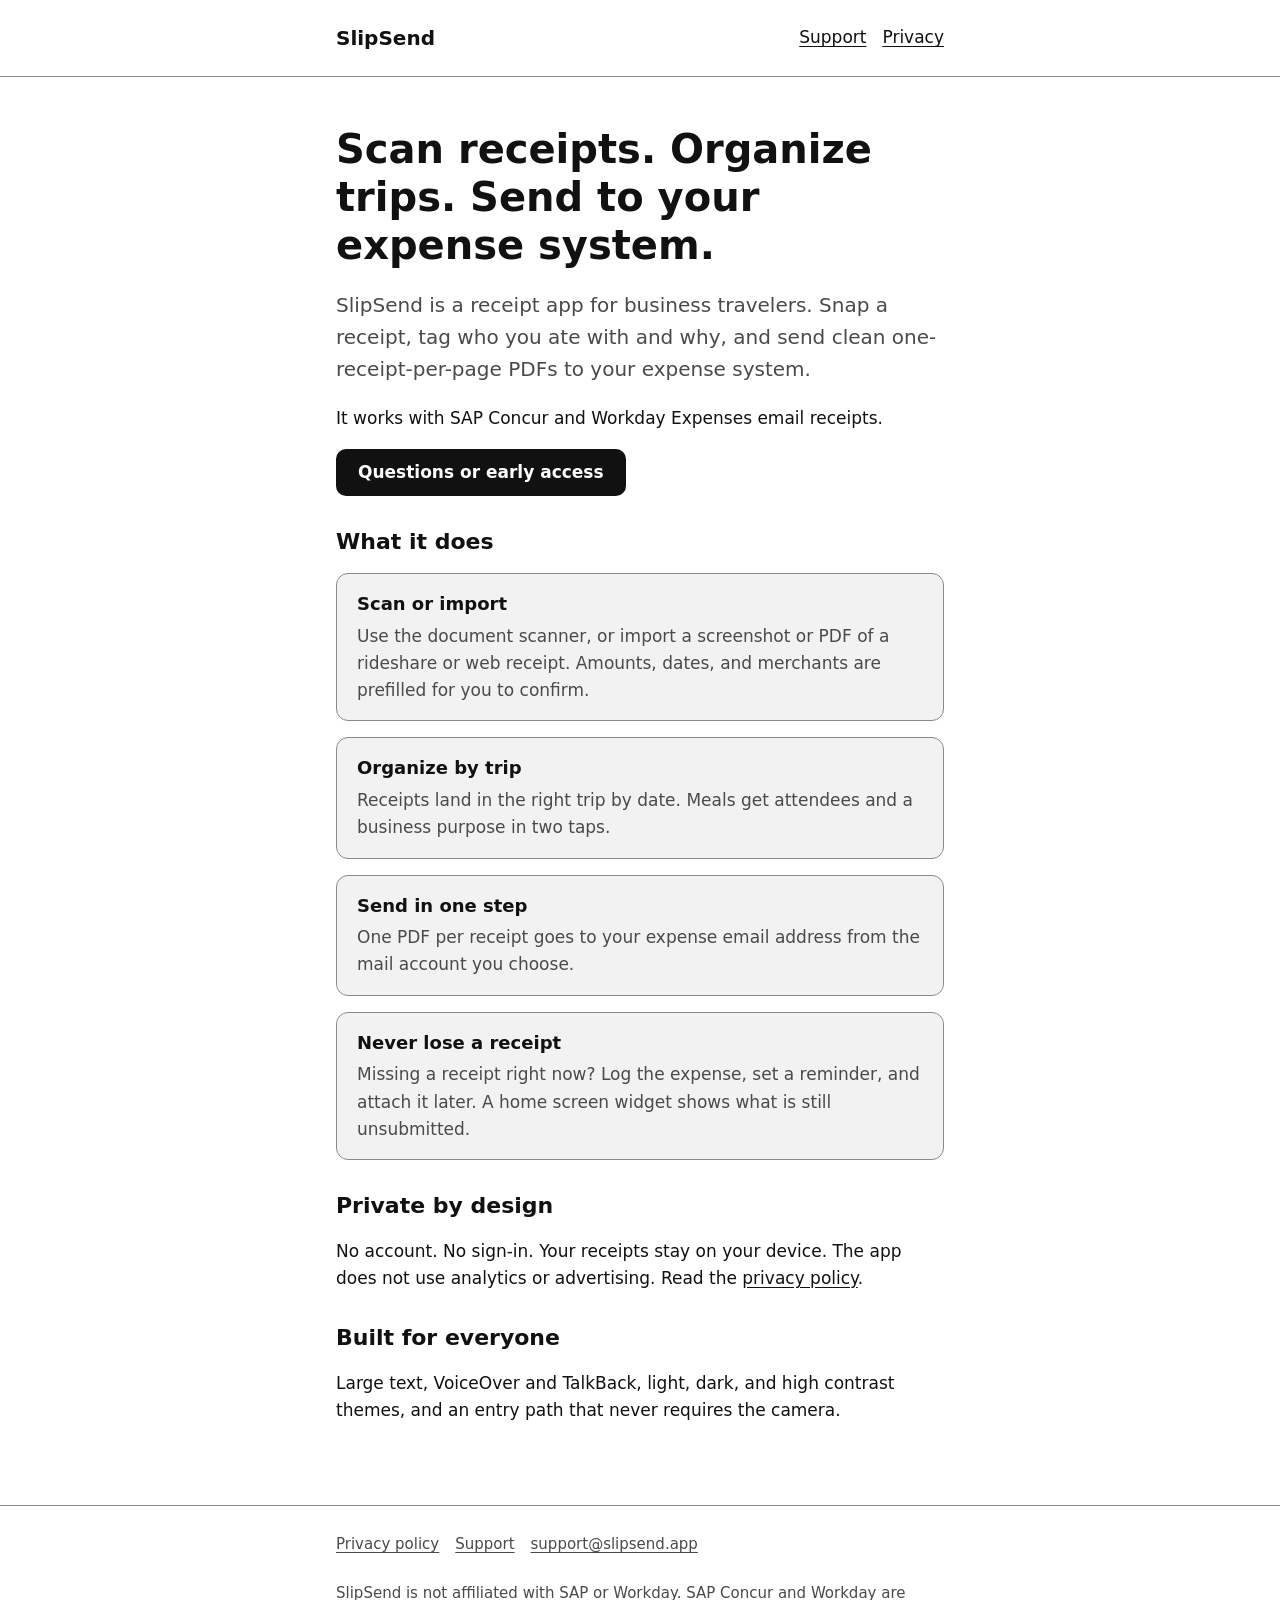
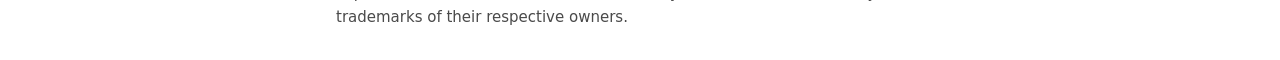
==== index.html @ a0feac28 "Add SlipSend marketing site: home, privacy, support, Pages deploy Co-Authored-By: Claude Sonnet 5.5 " ====
<!doctype html>
<html lang="en">
<head>
<meta charset="utf-8">
<meta name="viewport" content="width=device-width, initial-scale=1">
<title>SlipSend: Business Travel Receipts</title>
<meta name="description" content="Scan receipts. Organize trips. Send to your expense system. Works with SAP Concur and Workday Expenses email receipts.">
<meta name="color-scheme" content="light dark">
<link rel="canonical" href="https://slipsend.app/">
<link rel="stylesheet" href="/styles.css">
</head>
<body>
<a class="skip" href="#main">Skip to content</a>
<header class="site"><div class="wrap">
<a class="brand" href="/">SlipSend</a>
<nav aria-label="Main"><ul>
<li><a href="/support">Support</a></li>
<li><a href="/privacy">Privacy</a></li>
</ul></nav>
</div></header>
<main id="main" class="wrap">
<h1>Scan receipts. Organize trips. Send to your expense system.</h1>
<p class="lede">SlipSend is a receipt app for business travelers. Snap a receipt, tag who you ate with and why, and send clean one-receipt-per-page PDFs to your expense system.</p>
<p>It works with SAP Concur and Workday Expenses email receipts.</p>
<p><a class="btn" href="/support">Questions or early access</a></p>
<h2>What it does</h2>
<div class="card"><h3>Scan or import</h3><p>Use the document scanner, or import a screenshot or PDF of a rideshare or web receipt. Amounts, dates, and merchants are prefilled for you to confirm.</p></div>
<div class="card"><h3>Organize by trip</h3><p>Receipts land in the right trip by date. Meals get attendees and a business purpose in two taps.</p></div>
<div class="card"><h3>Send in one step</h3><p>One PDF per receipt goes to your expense email address from the mail account you choose.</p></div>
<div class="card"><h3>Never lose a receipt</h3><p>Missing a receipt right now? Log the expense, set a reminder, and attach it later. A home screen widget shows what is still unsubmitted.</p></div>
<h2>Private by design</h2>
<p>No account. No sign-in. Your receipts stay on your device. The app does not use analytics or advertising. Read the <a href="/privacy">privacy policy</a>.</p>
<h2>Built for everyone</h2>
<p>Large text, VoiceOver and TalkBack, light, dark, and high contrast themes, and an entry path that never requires the camera.</p>
</main>
<footer><div class="wrap">
<ul><li><a href="/privacy">Privacy policy</a></li><li><a href="/support">Support</a></li><li><a href="mailto:support@slipsend.app">support@slipsend.app</a></li></ul>
<p>SlipSend is not affiliated with SAP or Workday. SAP Concur and Workday are trademarks of their respective owners.</p>
</div></footer>
</body>
</html>
---- styles.css ----
:root {
  --bg: #ffffff;
  --surface: #f2f2f2;
  --text: #111111;
  --text-secondary: #4a4a4a;
  --border: #8a8a8a;
  --primary-bg: #111111;
  --primary-text: #ffffff;
  --focus: #000000;
}
@media (prefers-color-scheme: dark) {
  :root {
    --bg: #0f0f0f;
    --surface: #1c1c1c;
    --text: #f5f5f5;
    --text-secondary: #b8b8b8;
    --border: #7a7a7a;
    --primary-bg: #f5f5f5;
    --primary-text: #111111;
    --focus: #ffffff;
  }
}
@media (prefers-contrast: more) {
  :root { --text-secondary: var(--text); --border: var(--text); --surface: var(--bg); }
}
* { box-sizing: border-box; }
html { font-size: 100%; -webkit-text-size-adjust: 100%; }
body {
  margin: 0;
  background: var(--bg);
  color: var(--text);
  font: 1.0625rem/1.6 system-ui, -apple-system, "Segoe UI", Roboto, sans-serif;
}
.wrap { max-width: 40rem; margin: 0 auto; padding: 1rem; }
header.site { border-bottom: 1px solid var(--border); }
header.site .wrap { display: flex; flex-wrap: wrap; align-items: center; justify-content: space-between; gap: .5rem 1.5rem; }
.brand { font-weight: 700; font-size: 1.25rem; color: var(--text); text-decoration: none; }
nav ul { list-style: none; display: flex; gap: .25rem 1rem; margin: 0; padding: 0; flex-wrap: wrap; }
a { color: var(--text); text-underline-offset: .2em; }
a, .btn { min-height: 2.75rem; }
nav a, .brand, footer a { display: inline-flex; align-items: center; }
a:focus-visible, .btn:focus-visible, summary:focus-visible { outline: 3px solid var(--focus); outline-offset: 3px; }
h1 { font-size: clamp(1.75rem, 5vw, 2.5rem); line-height: 1.2; margin: 2rem 0 1rem; }
h2 { font-size: 1.375rem; line-height: 1.3; margin: 2rem 0 .5rem; }
p, li { max-width: 65ch; }
.lede { font-size: 1.25rem; color: var(--text-secondary); }
.btn {
  display: inline-flex; align-items: center; justify-content: center;
  padding: .5rem 1.25rem; border-radius: .625rem; font-weight: 600; text-decoration: none;
  background: var(--primary-bg); color: var(--primary-text); border: 2px solid var(--primary-bg);
}
.card { background: var(--surface); border: 1px solid var(--border); border-radius: .75rem; padding: 1rem 1.25rem; margin: 1rem 0; }
.card h3 { margin: 0 0 .25rem; font-size: 1.125rem; }
.card p { margin: 0; color: var(--text-secondary); }
ul.plain { padding-left: 1.25rem; }
footer { border-top: 1px solid var(--border); margin-top: 3rem; color: var(--text-secondary); font-size: .9375rem; }
footer ul { list-style: none; display: flex; flex-wrap: wrap; gap: .25rem 1rem; padding: 0; margin: 0 0 .5rem; }
footer a { color: var(--text-secondary); }
details { border: 1px solid var(--border); border-radius: .625rem; padding: 0 1rem; margin: .75rem 0; }
summary { cursor: pointer; font-weight: 600; padding: .75rem 0; min-height: 2.75rem; }
.skip { position: absolute; left: -999px; top: 0; background: var(--primary-bg); color: var(--primary-text); padding: .75rem 1rem; z-index: 10; }
.skip:focus { left: 0; }
@media (prefers-reduced-motion: no-preference) { html { scroll-behavior: smooth; } }
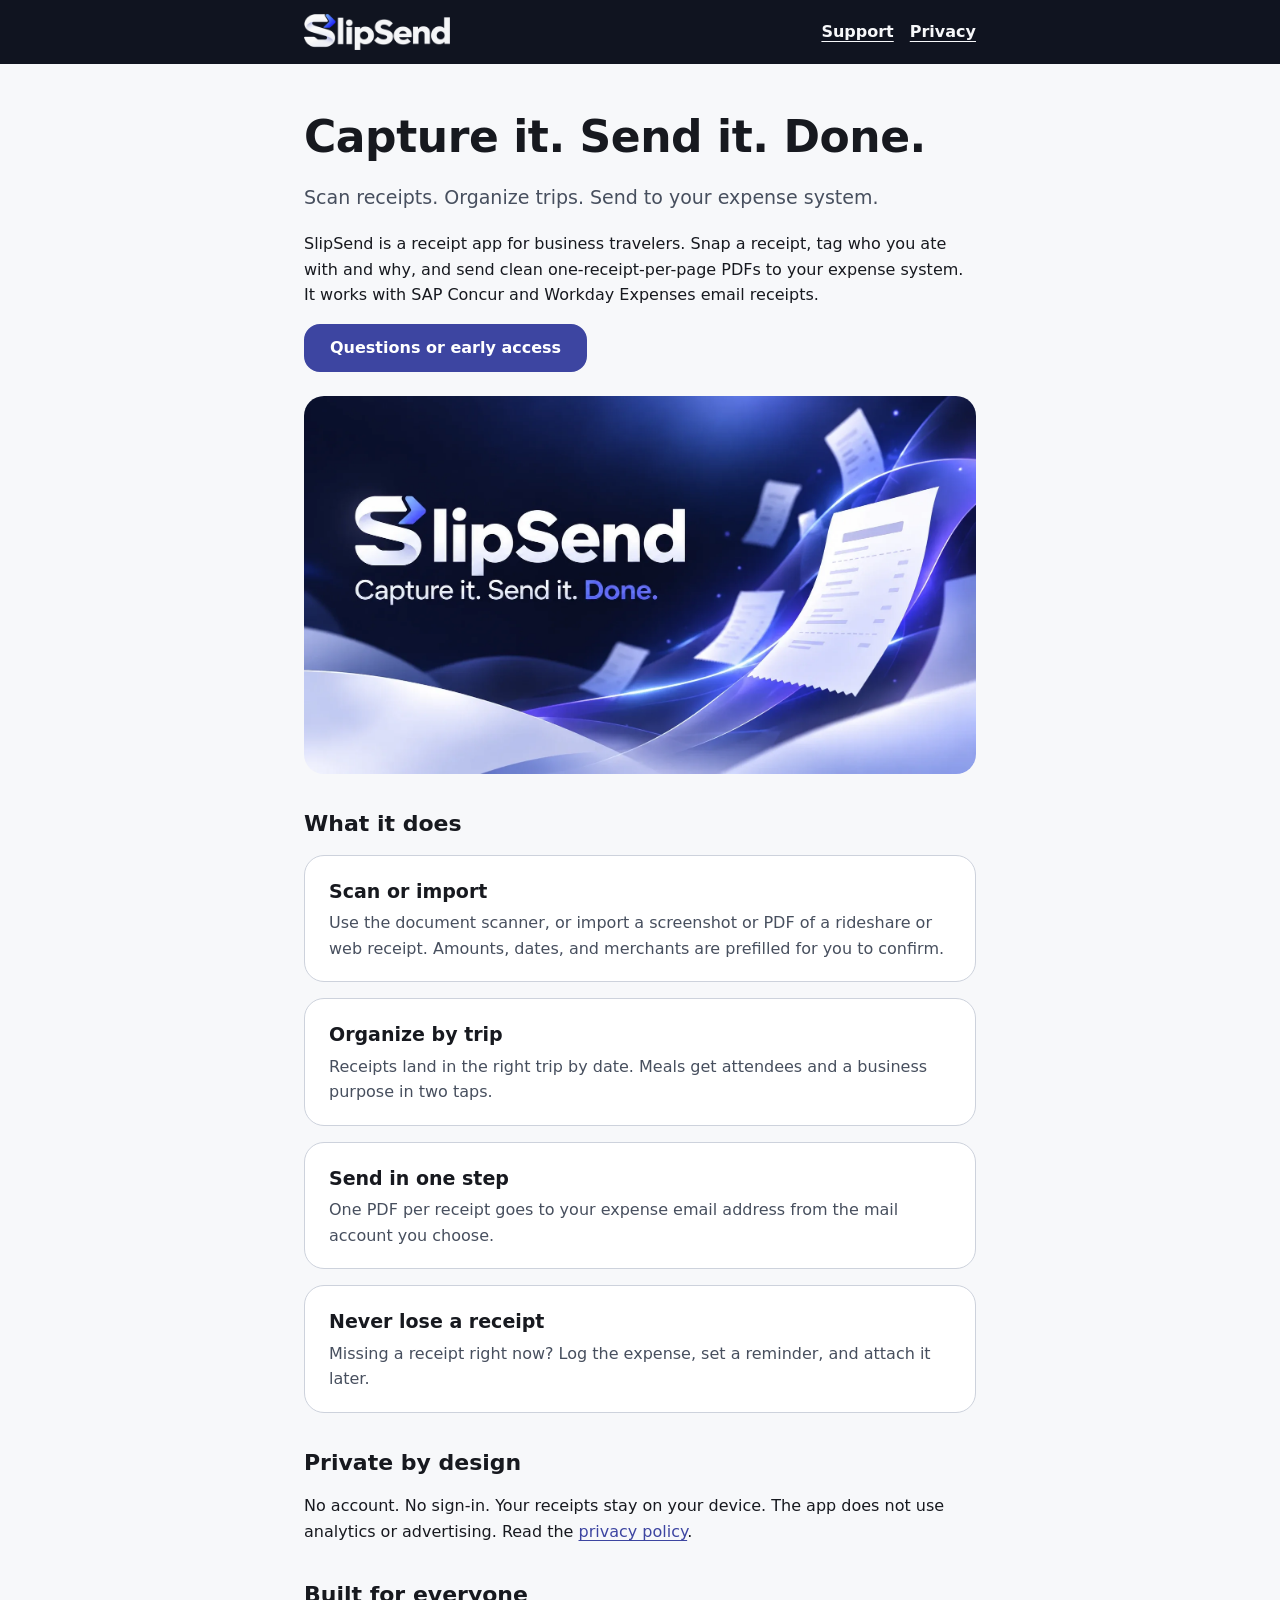
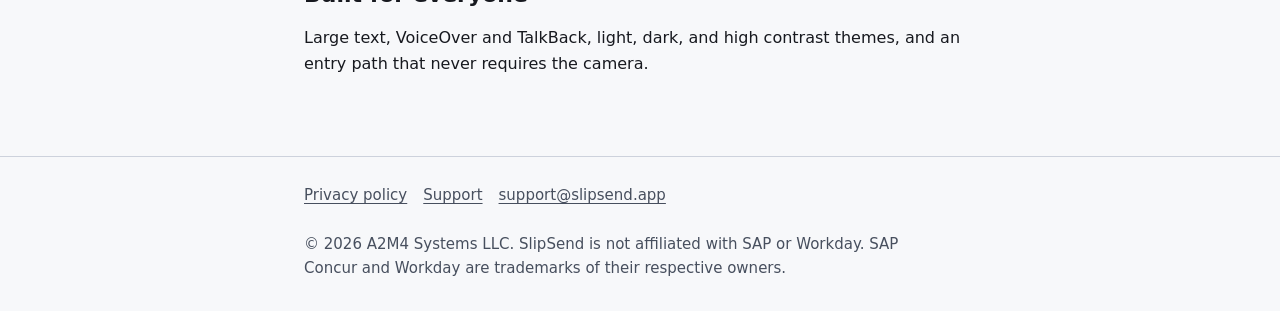
==== commit f5592248: "Site: supplied logo, favicon set, Open Graph image, hero; palette and header band match the app; new" ====
--- a/index.html
+++ b/index.html
@@ -3,31 +3,46 @@
 <head>
 <meta charset="utf-8">
 <meta name="viewport" content="width=device-width, initial-scale=1">
-<title>SlipSend: Business Travel Receipts</title>
+<title>SlipSend: Capture it. Send it. Done.</title>
 <meta name="description" content="Scan receipts. Organize trips. Send to your expense system. Works with SAP Concur and Workday Expenses email receipts.">
 <meta name="color-scheme" content="light dark">
+<meta name="theme-color" content="#101420">
 <link rel="canonical" href="https://slipsend.app/">
+<link rel="icon" href="/assets/favicon.ico" sizes="48x48">
+<link rel="icon" href="/assets/icon-32.png" type="image/png" sizes="32x32">
+<link rel="apple-touch-icon" href="/assets/icon-180.png">
+<meta property="og:type" content="website">
+<meta property="og:site_name" content="SlipSend">
+<meta property="og:title" content="SlipSend: Capture it. Send it. Done.">
+<meta property="og:description" content="Scan receipts. Organize trips. Send to your expense system. Works with SAP Concur and Workday Expenses email receipts.">
+<meta property="og:url" content="https://slipsend.app/">
+<meta property="og:image" content="https://slipsend.app/assets/og-image.jpg">
+<meta property="og:image:width" content="1200">
+<meta property="og:image:height" content="630">
+<meta property="og:image:alt" content="SlipSend: Capture it. Send it. Done.">
+<meta name="twitter:card" content="summary_large_image">
 <link rel="stylesheet" href="/styles.css">
 </head>
 <body>
 <a class="skip" href="#main">Skip to content</a>
 <header class="site"><div class="wrap">
-<a class="brand" href="/">SlipSend</a>
+<a class="brand" href="/" aria-label="SlipSend, home"><img src="/assets/wordmark-on-dark.png" width="356" height="88" alt="SlipSend"></a>
 <nav aria-label="Main"><ul>
 <li><a href="/support">Support</a></li>
 <li><a href="/privacy">Privacy</a></li>
 </ul></nav>
 </div></header>
 <main id="main" class="wrap">
-<h1>Scan receipts. Organize trips. Send to your expense system.</h1>
-<p class="lede">SlipSend is a receipt app for business travelers. Snap a receipt, tag who you ate with and why, and send clean one-receipt-per-page PDFs to your expense system.</p>
-<p>It works with SAP Concur and Workday Expenses email receipts.</p>
+<h1>Capture it. Send it. Done.</h1>
+<p class="lede">Scan receipts. Organize trips. Send to your expense system.</p>
+<p>SlipSend is a receipt app for business travelers. Snap a receipt, tag who you ate with and why, and send clean one-receipt-per-page PDFs to your expense system. It works with SAP Concur and Workday Expenses email receipts.</p>
 <p><a class="btn" href="/support">Questions or early access</a></p>
+<img class="hero" src="/assets/hero.webp" width="1672" height="941" alt="" decoding="async">
 <h2>What it does</h2>
 <div class="card"><h3>Scan or import</h3><p>Use the document scanner, or import a screenshot or PDF of a rideshare or web receipt. Amounts, dates, and merchants are prefilled for you to confirm.</p></div>
 <div class="card"><h3>Organize by trip</h3><p>Receipts land in the right trip by date. Meals get attendees and a business purpose in two taps.</p></div>
 <div class="card"><h3>Send in one step</h3><p>One PDF per receipt goes to your expense email address from the mail account you choose.</p></div>
-<div class="card"><h3>Never lose a receipt</h3><p>Missing a receipt right now? Log the expense, set a reminder, and attach it later. A home screen widget shows what is still unsubmitted.</p></div>
+<div class="card"><h3>Never lose a receipt</h3><p>Missing a receipt right now? Log the expense, set a reminder, and attach it later.</p></div>
 <h2>Private by design</h2>
 <p>No account. No sign-in. Your receipts stay on your device. The app does not use analytics or advertising. Read the <a href="/privacy">privacy policy</a>.</p>
 <h2>Built for everyone</h2>
@@ -35,7 +50,7 @@
 </main>
 <footer><div class="wrap">
 <ul><li><a href="/privacy">Privacy policy</a></li><li><a href="/support">Support</a></li><li><a href="mailto:support@slipsend.app">support@slipsend.app</a></li></ul>
-<p>SlipSend is not affiliated with SAP or Workday. SAP Concur and Workday are trademarks of their respective owners.</p>
+<p>&copy; 2026 A2M4 Systems LLC. SlipSend is not affiliated with SAP or Workday. SAP Concur and Workday are trademarks of their respective owners.</p>
 </div></footer>
 </body>
 </html>
--- a/styles.css
+++ b/styles.css
@@ -1,27 +1,35 @@
 :root {
-  --bg: #ffffff;
-  --surface: #f2f2f2;
-  --text: #111111;
-  --text-secondary: #4a4a4a;
-  --border: #8a8a8a;
-  --primary-bg: #111111;
-  --primary-text: #ffffff;
-  --focus: #000000;
+  --bg: #f7f8fa;
+  --surface: #ffffff;
+  --surface-2: #eff1f5;
+  --text: #17191f;
+  --text-secondary: #474f5e;
+  --accent: #3d45a1;
+  --accent-bg: #ecefff;
+  --on-accent: #ffffff;
+  --border: #cdd2dc;
+  --control-border: #80899d;
+  --focus: #3d45a1;
+  --band: #101420;
+  --band-text: #f7f8fa;
 }
 @media (prefers-color-scheme: dark) {
   :root {
-    --bg: #0f0f0f;
-    --surface: #1c1c1c;
-    --text: #f5f5f5;
-    --text-secondary: #b8b8b8;
-    --border: #7a7a7a;
-    --primary-bg: #f5f5f5;
-    --primary-text: #111111;
-    --focus: #ffffff;
+    --bg: #101217;
+    --surface: #1b1e25;
+    --surface-2: #252933;
+    --text: #f7f8fa;
+    --text-secondary: #b6becc;
+    --accent: #b1b9ff;
+    --accent-bg: #292e47;
+    --on-accent: #101217;
+    --border: #454b59;
+    --control-border: #6f778a;
+    --focus: #b1b9ff;
   }
 }
 @media (prefers-contrast: more) {
-  :root { --text-secondary: var(--text); --border: var(--text); --surface: var(--bg); }
+  :root { --text-secondary: var(--text); --border: var(--text); --control-border: var(--text); --surface: var(--bg); --surface-2: var(--bg); }
 }
 * { box-sizing: border-box; }
 html { font-size: 100%; -webkit-text-size-adjust: 100%; }
@@ -29,35 +37,38 @@
   margin: 0;
   background: var(--bg);
   color: var(--text);
-  font: 1.0625rem/1.6 system-ui, -apple-system, "Segoe UI", Roboto, sans-serif;
+  font: 1rem/1.6 system-ui, -apple-system, "Segoe UI", Roboto, sans-serif;
 }
-.wrap { max-width: 40rem; margin: 0 auto; padding: 1rem; }
-header.site { border-bottom: 1px solid var(--border); }
-header.site .wrap { display: flex; flex-wrap: wrap; align-items: center; justify-content: space-between; gap: .5rem 1.5rem; }
-.brand { font-weight: 700; font-size: 1.25rem; color: var(--text); text-decoration: none; }
+.wrap { max-width: 44rem; margin: 0 auto; padding: 1rem; }
+header.site { background: var(--band); }
+header.site .wrap { display: flex; flex-wrap: wrap; align-items: center; justify-content: space-between; gap: .25rem 1.5rem; padding-top: .5rem; padding-bottom: .5rem; }
+.brand { display: inline-flex; align-items: center; min-height: 3rem; }
+.brand img { height: 2.25rem; width: auto; display: block; }
 nav ul { list-style: none; display: flex; gap: .25rem 1rem; margin: 0; padding: 0; flex-wrap: wrap; }
-a { color: var(--text); text-underline-offset: .2em; }
-a, .btn { min-height: 2.75rem; }
-nav a, .brand, footer a { display: inline-flex; align-items: center; }
+nav a { display: inline-flex; align-items: center; min-height: 3rem; color: var(--band-text); text-underline-offset: .25em; font-weight: 600; }
+a { color: var(--accent); text-underline-offset: .2em; }
 a:focus-visible, .btn:focus-visible, summary:focus-visible { outline: 3px solid var(--focus); outline-offset: 3px; }
-h1 { font-size: clamp(1.75rem, 5vw, 2.5rem); line-height: 1.2; margin: 2rem 0 1rem; }
-h2 { font-size: 1.375rem; line-height: 1.3; margin: 2rem 0 .5rem; }
+header.site a:focus-visible { outline-color: #b1b9ff; }
+h1 { font-size: clamp(1.9rem, 5.5vw, 2.75rem); line-height: 1.15; margin: 2rem 0 1rem; letter-spacing: -0.01em; }
+h2 { font-size: 1.375rem; line-height: 1.3; margin: 2.25rem 0 .5rem; }
 p, li { max-width: 65ch; }
-.lede { font-size: 1.25rem; color: var(--text-secondary); }
+.lede { font-size: 1.1875rem; color: var(--text-secondary); }
+.hero { display: block; width: 100%; height: auto; border-radius: 20px; margin: 1.5rem 0 0; }
 .btn {
-  display: inline-flex; align-items: center; justify-content: center;
-  padding: .5rem 1.25rem; border-radius: .625rem; font-weight: 600; text-decoration: none;
-  background: var(--primary-bg); color: var(--primary-text); border: 2px solid var(--primary-bg);
+  display: inline-flex; align-items: center; justify-content: center; gap: .5rem;
+  min-height: 3rem; padding: .5rem 1.5rem; border-radius: 16px; font-weight: 600; text-decoration: none;
+  background: var(--accent); color: var(--on-accent); border: 2px solid var(--accent);
 }
-.card { background: var(--surface); border: 1px solid var(--border); border-radius: .75rem; padding: 1rem 1.25rem; margin: 1rem 0; }
-.card h3 { margin: 0 0 .25rem; font-size: 1.125rem; }
+.btn:hover { filter: brightness(1.06); }
+.card { background: var(--surface); border: 1px solid var(--border); border-radius: 20px; padding: 1.25rem 1.5rem; margin: 1rem 0; }
+.card h3 { margin: 0 0 .25rem; font-size: 1.1875rem; }
 .card p { margin: 0; color: var(--text-secondary); }
 ul.plain { padding-left: 1.25rem; }
 footer { border-top: 1px solid var(--border); margin-top: 3rem; color: var(--text-secondary); font-size: .9375rem; }
 footer ul { list-style: none; display: flex; flex-wrap: wrap; gap: .25rem 1rem; padding: 0; margin: 0 0 .5rem; }
-footer a { color: var(--text-secondary); }
-details { border: 1px solid var(--border); border-radius: .625rem; padding: 0 1rem; margin: .75rem 0; }
-summary { cursor: pointer; font-weight: 600; padding: .75rem 0; min-height: 2.75rem; }
-.skip { position: absolute; left: -999px; top: 0; background: var(--primary-bg); color: var(--primary-text); padding: .75rem 1rem; z-index: 10; }
+footer a { color: var(--text-secondary); display: inline-flex; align-items: center; min-height: 2.75rem; }
+details { background: var(--surface); border: 1px solid var(--control-border); border-radius: 16px; padding: 0 1.25rem; margin: .75rem 0; }
+summary { cursor: pointer; font-weight: 600; padding: .75rem 0; min-height: 3rem; }
+.skip { position: absolute; left: -999px; top: 0; background: var(--accent); color: var(--on-accent); padding: .75rem 1rem; z-index: 10; }
 .skip:focus { left: 0; }
 @media (prefers-reduced-motion: no-preference) { html { scroll-behavior: smooth; } }
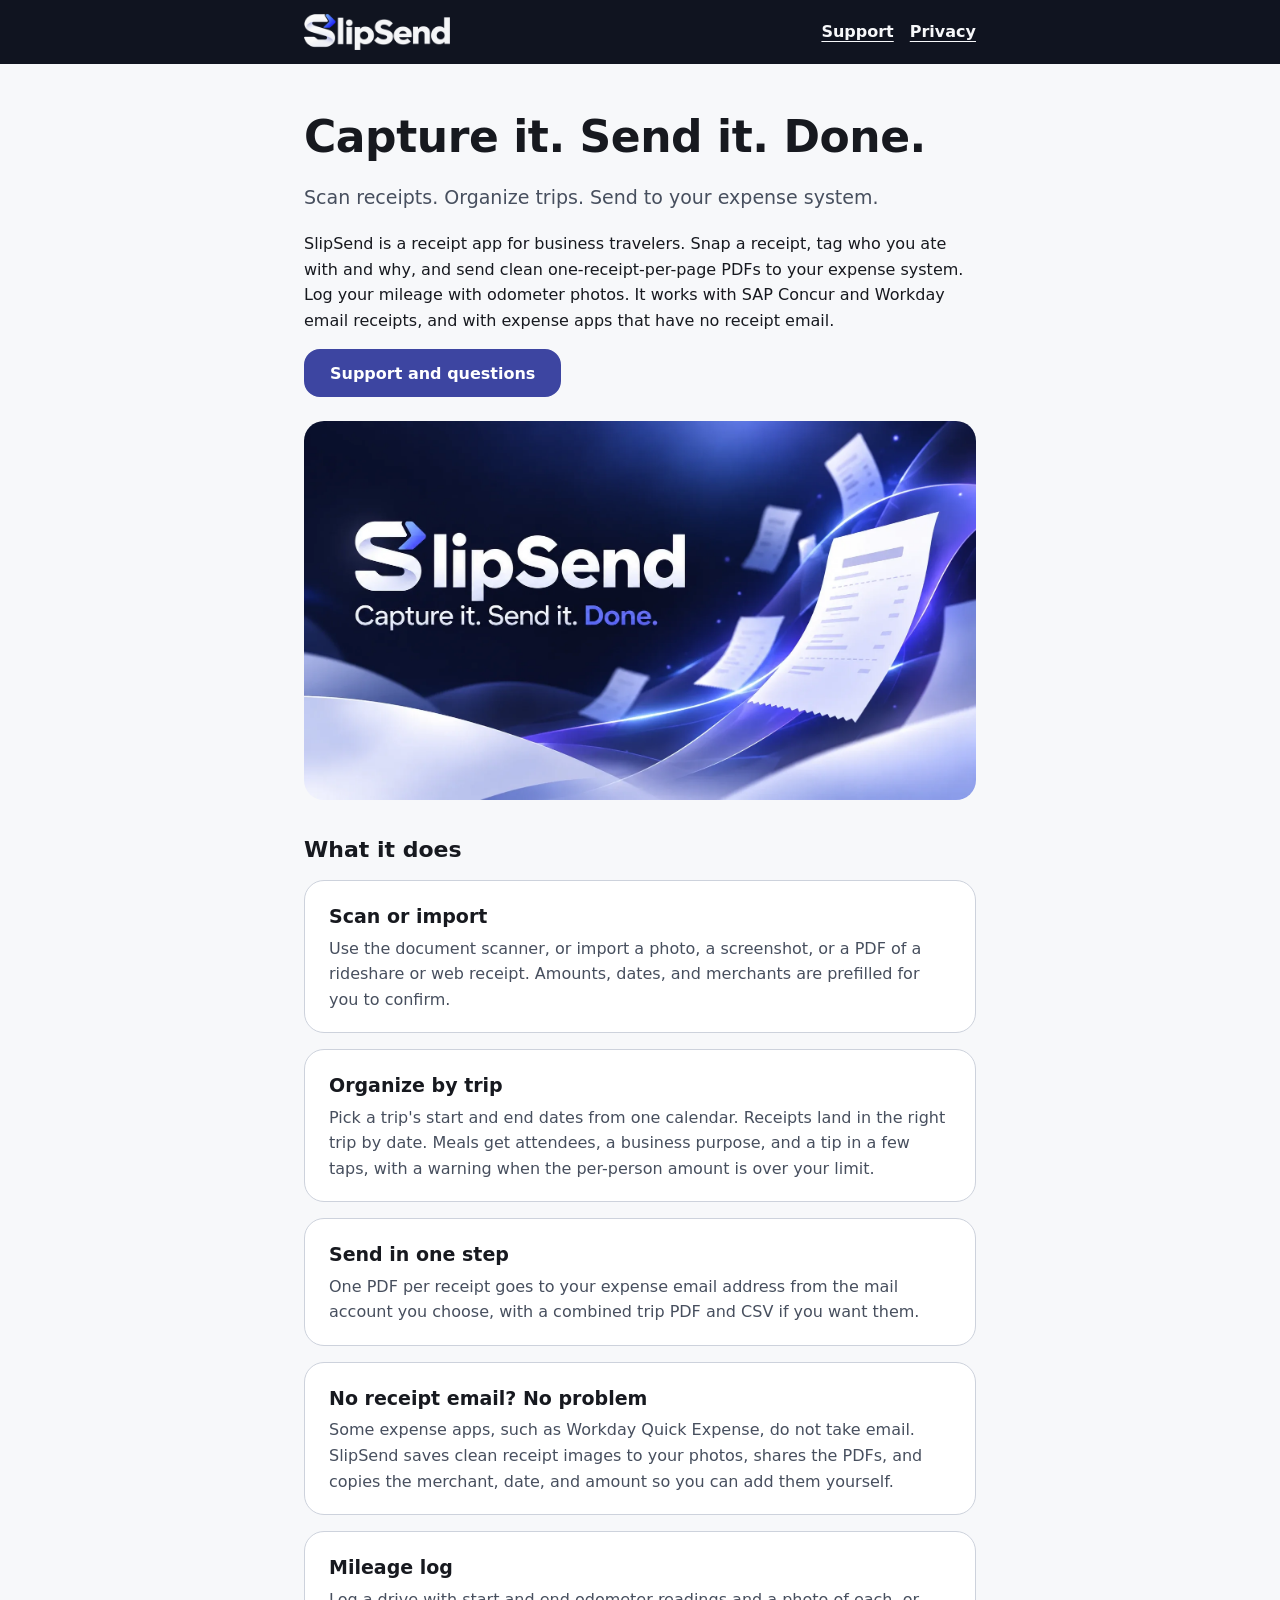
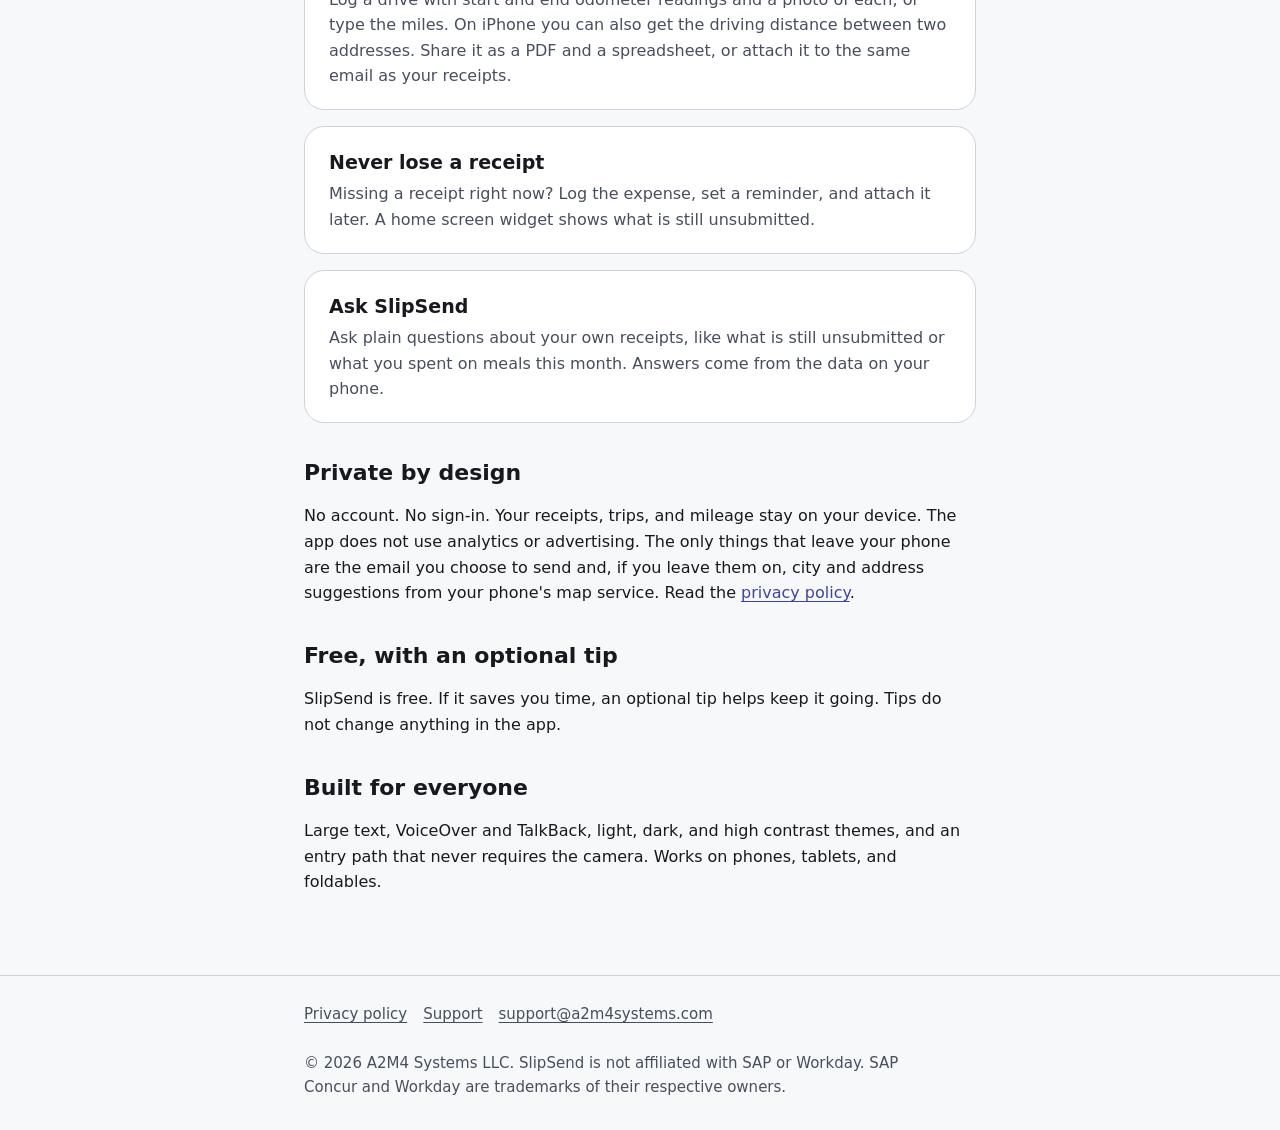
==== commit 84cce4f6: "Site: mileage, no-email hand-off, Workday Quick Expense; contact emails now a2m4systems.com Co-Autho" ====
--- a/index.html
+++ b/index.html
@@ -4,7 +4,7 @@
 <meta charset="utf-8">
 <meta name="viewport" content="width=device-width, initial-scale=1">
 <title>SlipSend: Capture it. Send it. Done.</title>
-<meta name="description" content="Scan receipts. Organize trips. Send to your expense system. Works with SAP Concur and Workday Expenses email receipts.">
+<meta name="description" content="Scan receipts, organize trips, log mileage, and send clean PDFs to your expense system. Works with SAP Concur, Workday, and apps with no receipt email. Free and private.">
 <meta name="color-scheme" content="light dark">
 <meta name="theme-color" content="#101420">
 <link rel="canonical" href="https://slipsend.app/">
@@ -14,7 +14,7 @@
 <meta property="og:type" content="website">
 <meta property="og:site_name" content="SlipSend">
 <meta property="og:title" content="SlipSend: Capture it. Send it. Done.">
-<meta property="og:description" content="Scan receipts. Organize trips. Send to your expense system. Works with SAP Concur and Workday Expenses email receipts.">
+<meta property="og:description" content="Scan receipts, organize trips, log mileage, and send clean PDFs to your expense system. Works with SAP Concur, Workday, and apps with no receipt email. Free and private.">
 <meta property="og:url" content="https://slipsend.app/">
 <meta property="og:image" content="https://slipsend.app/assets/og-image.jpg">
 <meta property="og:image:width" content="1200">
@@ -35,21 +35,26 @@
 <main id="main" class="wrap">
 <h1>Capture it. Send it. Done.</h1>
 <p class="lede">Scan receipts. Organize trips. Send to your expense system.</p>
-<p>SlipSend is a receipt app for business travelers. Snap a receipt, tag who you ate with and why, and send clean one-receipt-per-page PDFs to your expense system. It works with SAP Concur and Workday Expenses email receipts.</p>
-<p><a class="btn" href="/support">Questions or early access</a></p>
+<p>SlipSend is a receipt app for business travelers. Snap a receipt, tag who you ate with and why, and send clean one-receipt-per-page PDFs to your expense system. Log your mileage with odometer photos. It works with SAP Concur and Workday email receipts, and with expense apps that have no receipt email.</p>
+<p><a class="btn" href="/support">Support and questions</a></p>
 <img class="hero" src="/assets/hero.webp" width="1672" height="941" alt="" decoding="async">
 <h2>What it does</h2>
-<div class="card"><h3>Scan or import</h3><p>Use the document scanner, or import a screenshot or PDF of a rideshare or web receipt. Amounts, dates, and merchants are prefilled for you to confirm.</p></div>
-<div class="card"><h3>Organize by trip</h3><p>Receipts land in the right trip by date. Meals get attendees and a business purpose in two taps.</p></div>
-<div class="card"><h3>Send in one step</h3><p>One PDF per receipt goes to your expense email address from the mail account you choose.</p></div>
-<div class="card"><h3>Never lose a receipt</h3><p>Missing a receipt right now? Log the expense, set a reminder, and attach it later.</p></div>
+<div class="card"><h3>Scan or import</h3><p>Use the document scanner, or import a photo, a screenshot, or a PDF of a rideshare or web receipt. Amounts, dates, and merchants are prefilled for you to confirm.</p></div>
+<div class="card"><h3>Organize by trip</h3><p>Pick a trip's start and end dates from one calendar. Receipts land in the right trip by date. Meals get attendees, a business purpose, and a tip in a few taps, with a warning when the per-person amount is over your limit.</p></div>
+<div class="card"><h3>Send in one step</h3><p>One PDF per receipt goes to your expense email address from the mail account you choose, with a combined trip PDF and CSV if you want them.</p></div>
+<div class="card"><h3>No receipt email? No problem</h3><p>Some expense apps, such as Workday Quick Expense, do not take email. SlipSend saves clean receipt images to your photos, shares the PDFs, and copies the merchant, date, and amount so you can add them yourself.</p></div>
+<div class="card"><h3>Mileage log</h3><p>Log a drive with start and end odometer readings and a photo of each, or type the miles. On iPhone you can also get the driving distance between two addresses. Share it as a PDF and a spreadsheet, or attach it to the same email as your receipts.</p></div>
+<div class="card"><h3>Never lose a receipt</h3><p>Missing a receipt right now? Log the expense, set a reminder, and attach it later. A home screen widget shows what is still unsubmitted.</p></div>
+<div class="card"><h3>Ask SlipSend</h3><p>Ask plain questions about your own receipts, like what is still unsubmitted or what you spent on meals this month. Answers come from the data on your phone.</p></div>
 <h2>Private by design</h2>
-<p>No account. No sign-in. Your receipts stay on your device. The app does not use analytics or advertising. Read the <a href="/privacy">privacy policy</a>.</p>
+<p>No account. No sign-in. Your receipts, trips, and mileage stay on your device. The app does not use analytics or advertising. The only things that leave your phone are the email you choose to send and, if you leave them on, city and address suggestions from your phone's map service. Read the <a href="/privacy">privacy policy</a>.</p>
+<h2>Free, with an optional tip</h2>
+<p>SlipSend is free. If it saves you time, an optional tip helps keep it going. Tips do not change anything in the app.</p>
 <h2>Built for everyone</h2>
-<p>Large text, VoiceOver and TalkBack, light, dark, and high contrast themes, and an entry path that never requires the camera.</p>
+<p>Large text, VoiceOver and TalkBack, light, dark, and high contrast themes, and an entry path that never requires the camera. Works on phones, tablets, and foldables.</p>
 </main>
 <footer><div class="wrap">
-<ul><li><a href="/privacy">Privacy policy</a></li><li><a href="/support">Support</a></li><li><a href="mailto:support@slipsend.app">support@slipsend.app</a></li></ul>
+<ul><li><a href="/privacy">Privacy policy</a></li><li><a href="/support">Support</a></li><li><a href="mailto:support@a2m4systems.com">support@a2m4systems.com</a></li></ul>
 <p>&copy; 2026 A2M4 Systems LLC. SlipSend is not affiliated with SAP or Workday. SAP Concur and Workday are trademarks of their respective owners.</p>
 </div></footer>
 </body>
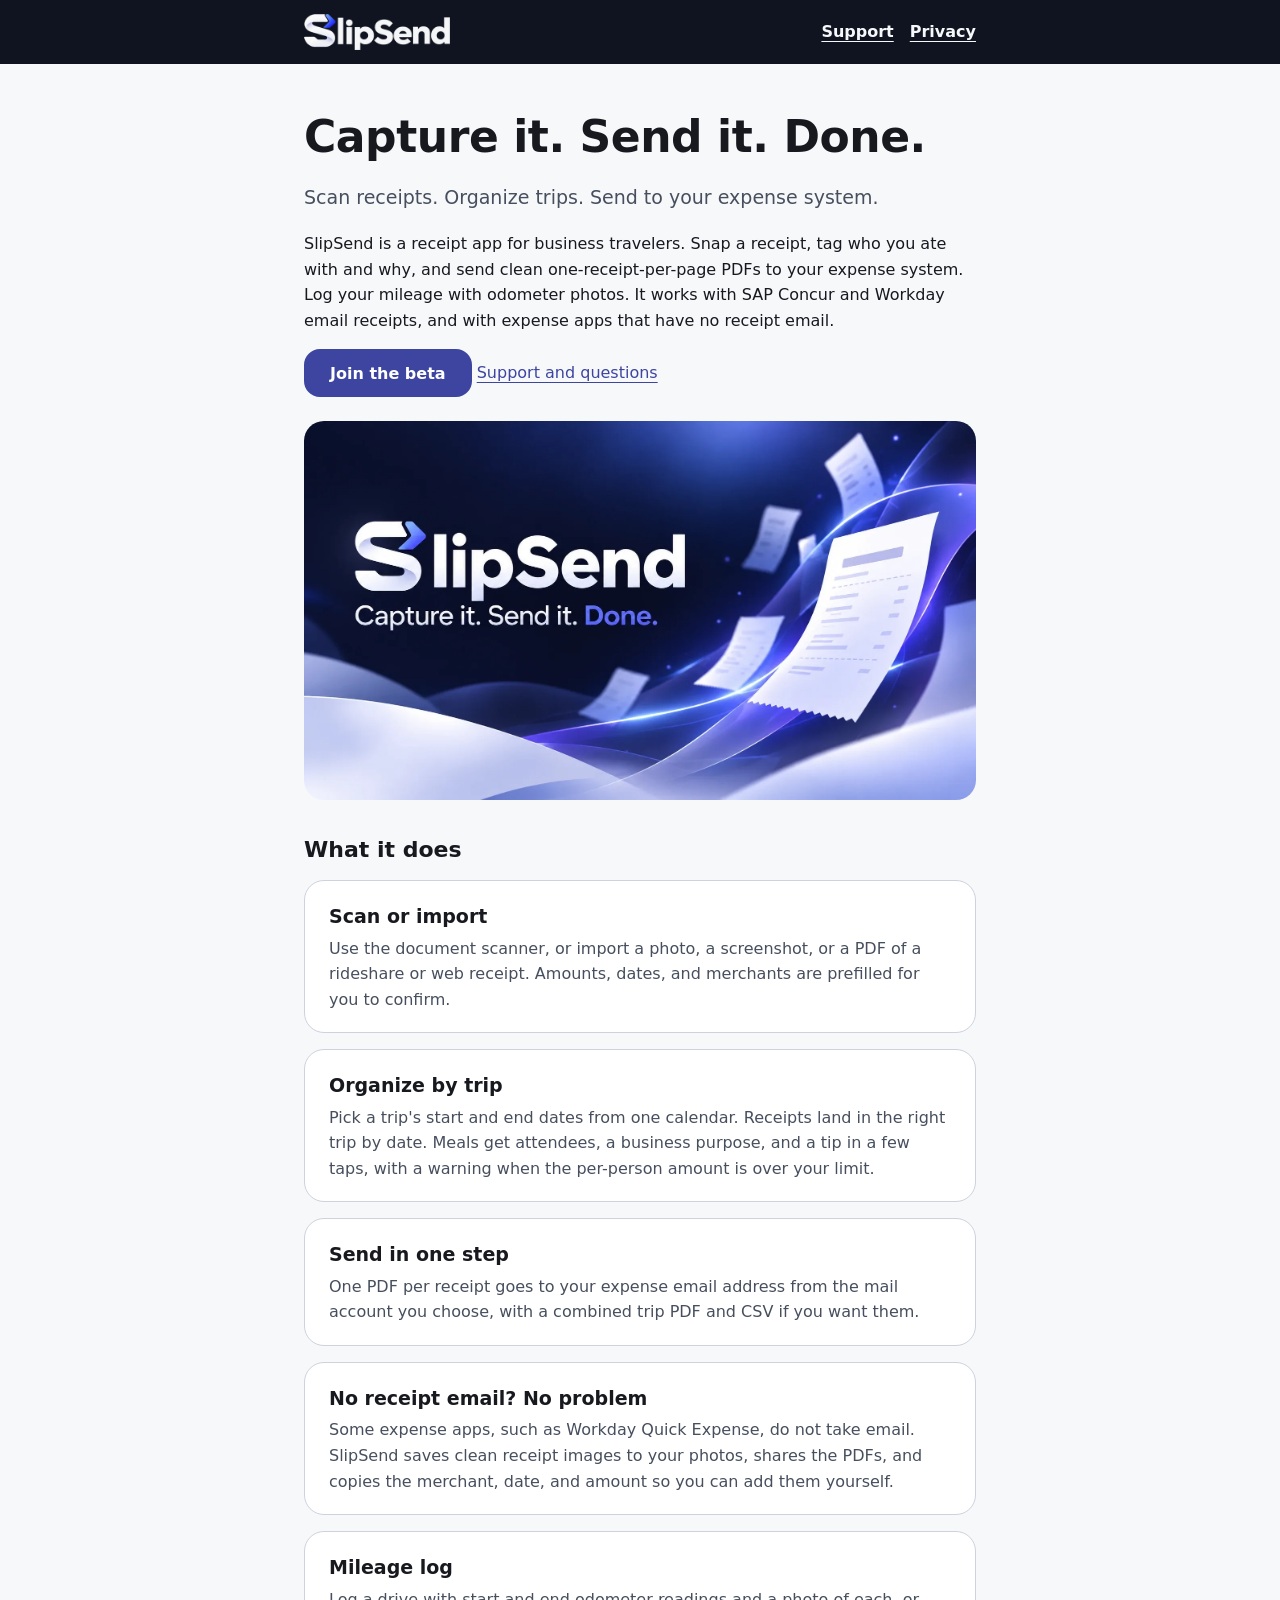
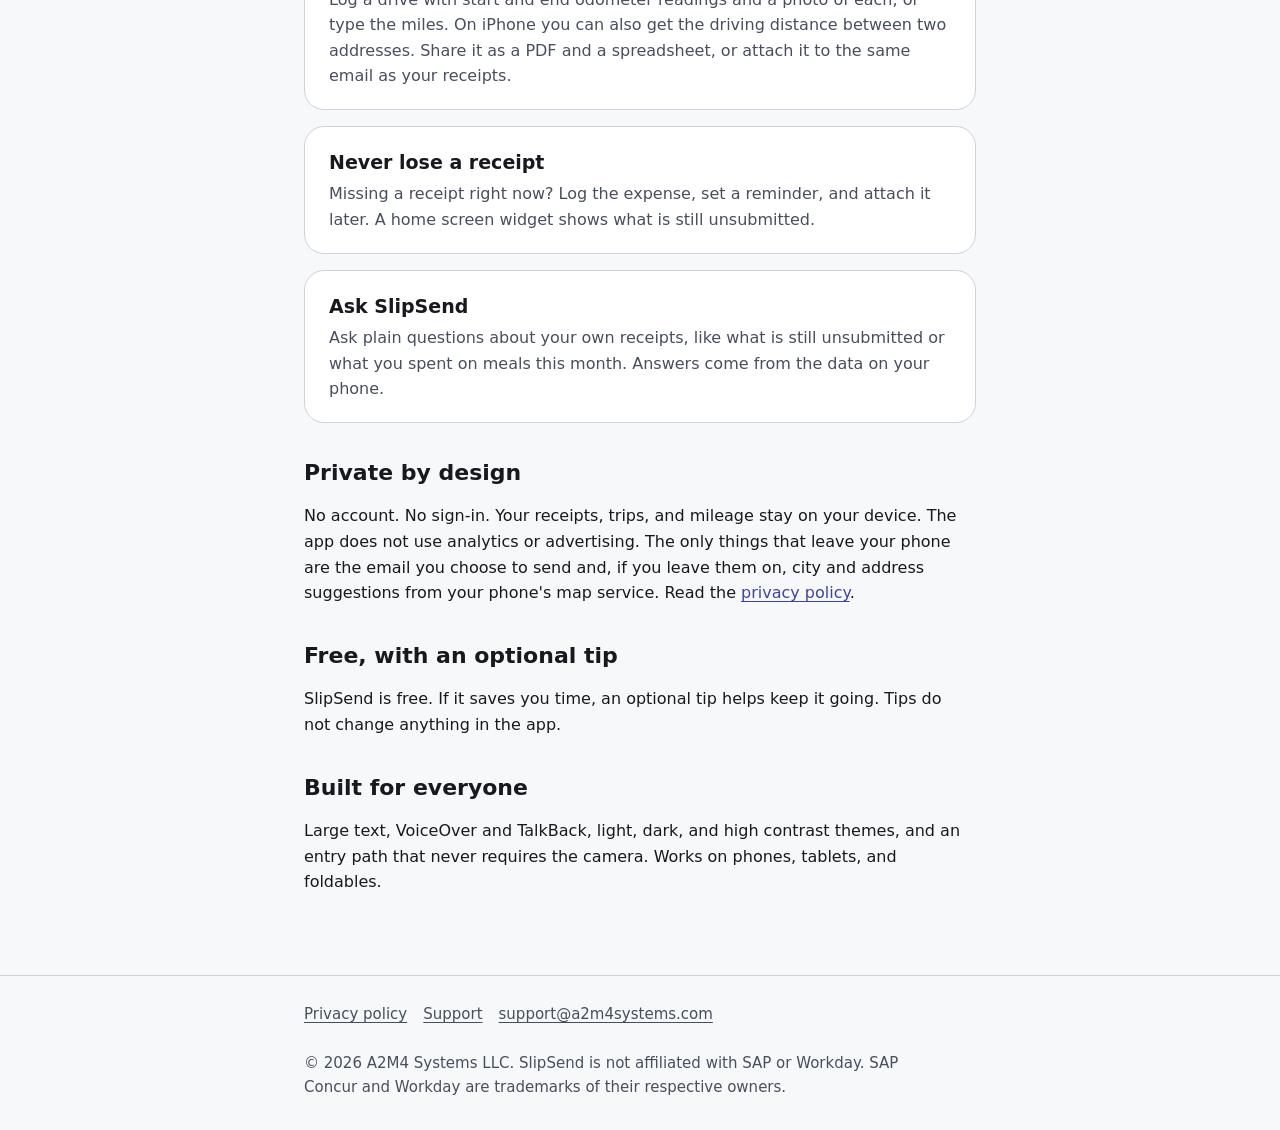
==== commit 32f51bb3: "Beta page with TestFlight and Google Play links; Join the beta button on the home page Co-Authored-B" ====
--- a/index.html
+++ b/index.html
@@ -36,7 +36,7 @@
 <h1>Capture it. Send it. Done.</h1>
 <p class="lede">Scan receipts. Organize trips. Send to your expense system.</p>
 <p>SlipSend is a receipt app for business travelers. Snap a receipt, tag who you ate with and why, and send clean one-receipt-per-page PDFs to your expense system. Log your mileage with odometer photos. It works with SAP Concur and Workday email receipts, and with expense apps that have no receipt email.</p>
-<p><a class="btn" href="/support">Support and questions</a></p>
+<p><a class="btn" href="/beta">Join the beta</a> <a href="/support">Support and questions</a></p>
 <img class="hero" src="/assets/hero.webp" width="1672" height="941" alt="" decoding="async">
 <h2>What it does</h2>
 <div class="card"><h3>Scan or import</h3><p>Use the document scanner, or import a photo, a screenshot, or a PDF of a rideshare or web receipt. Amounts, dates, and merchants are prefilled for you to confirm.</p></div>
